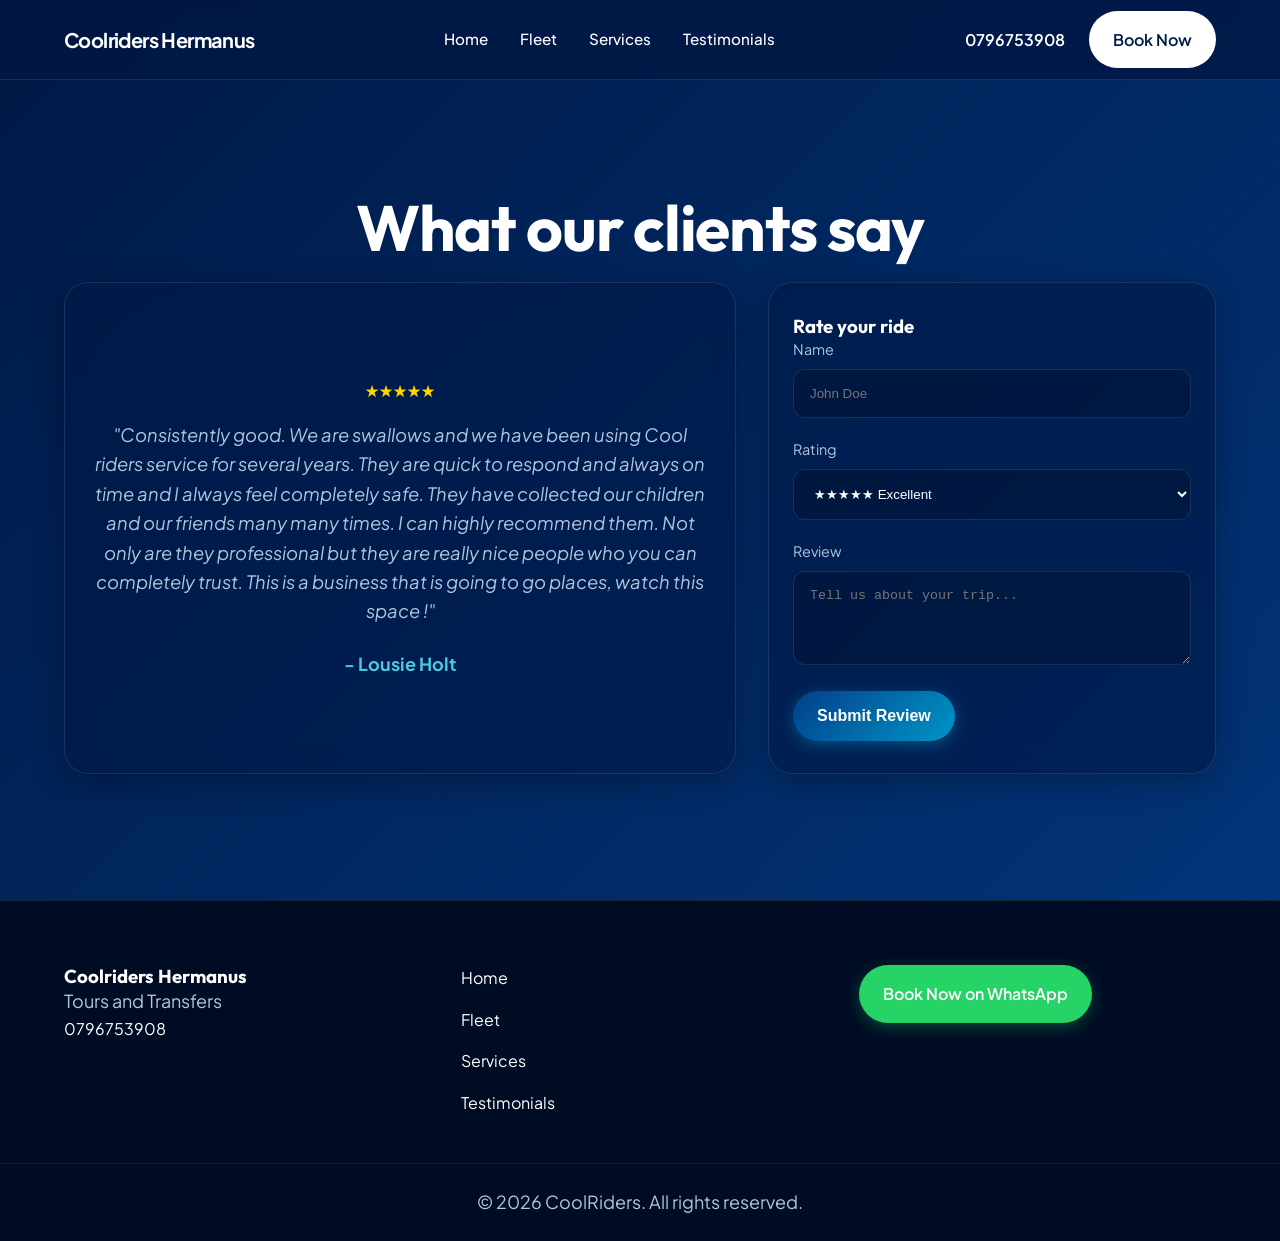
==== testimonials.html @ 776f6c6d "Add multi-page HTML structure with shared theme" ====
<!DOCTYPE html>
<html lang="en">
<head>
    <meta charset="UTF-8">
    <meta name="viewport" content="width=device-width, initial-scale=1.0">
    <title>Testimonials | Coolriders Hermanus</title>
    <link rel="preconnect" href="https://fonts.googleapis.com">
    <link rel="preconnect" href="https://fonts.gstatic.com" crossorigin>
    <link href="https://fonts.googleapis.com/css2?family=Outfit:wght@300;400;600;700&family=Plus+Jakarta+Sans:wght@400;500;700&display=swap" rel="stylesheet">
    <link rel="stylesheet" href="styles.css">
</head>
<body>
    <div class="gradient-bg"></div>

    <header class="header">
        <div class="container header-content">
            <a href="index.html" class="logo">Coolriders Hermanus</a>
            <nav class="nav-menu">
                <a href="index.html">Home</a>
                <a href="fleet.html">Fleet</a>
                <a href="services.html">Services</a>
                <a href="testimonials.html">Testimonials</a>
            </nav>
            <div class="header-actions">
                <a href="tel:0796753908" class="phone-link">0796753908</a>
                <a href="https://wa.me/27796753908" target="_blank" class="btn btn-primary nav-btn">Book Now</a>
            </div>
            <button class="mobile-toggle" id="mobileToggle" aria-label="Toggle Menu" aria-expanded="false">
                <span class="bar"></span><span class="bar"></span><span class="bar"></span>
            </button>
        </div>
    </header>

    <div class="mobile-menu" id="mobileMenu">
        <a href="index.html" class="mobile-link">Home</a>
        <a href="fleet.html" class="mobile-link">Fleet</a>
        <a href="services.html" class="mobile-link">Services</a>
        <a href="testimonials.html" class="mobile-link">Testimonials</a>
        <a href="https://wa.me/27796753908" target="_blank" class="btn btn-whatsapp mobile-btn">Book on WhatsApp</a>
    </div>

    <main>
        <section class="hero">
            <div class="container">
                <h1 class="reveal-up" style="text-align:center;">What our clients say</h1>
                <div class="testimonial-layout">
                    <div class="testimonial-wrapper glass-card reveal-left">
                        <div class="testimonial-track" id="reviewTrack"></div>
                    </div>
                    <div class="review-form glass-card reveal-right">
                        <h3>Rate your ride</h3>
                        <form id="reviewForm">
                            <div class="form-group">
                                <label for="reviewName">Name</label>
                                <input type="text" id="reviewName" required placeholder="John Doe">
                            </div>
                            <div class="form-group">
                                <label for="reviewRating">Rating</label>
                                <select id="reviewRating">
                                    <option value="5">★★★★★ Excellent</option>
                                    <option value="4">★★★★☆ Good</option>
                                    <option value="3">★★★☆☆ Average</option>
                                    <option value="2">★★☆☆☆ Poor</option>
                                    <option value="1">★☆☆☆☆ Terrible</option>
                                </select>
                            </div>
                            <div class="form-group">
                                <label for="reviewText">Review</label>
                                <textarea id="reviewText" required placeholder="Tell us about your trip..." rows="4"></textarea>
                            </div>
                            <button type="submit" class="btn btn-accent full-width">Submit Review</button>
                        </form>
                    </div>
                </div>
            </div>
        </section>
    </main>

    <footer class="footer">
        <div class="container footer-content">
            <div class="footer-brand">
                <h3>Coolriders Hermanus</h3>
                <p>Tours and Transfers</p>
                <a href="tel:0796753908" class="footer-phone">0796753908</a>
            </div>
            <div class="footer-links">
                <a href="index.html">Home</a>
                <a href="fleet.html">Fleet</a>
                <a href="services.html">Services</a>
                <a href="testimonials.html">Testimonials</a>
            </div>
            <div class="footer-cta">
                <a href="https://wa.me/27796753908" target="_blank" class="btn btn-whatsapp">Book Now on WhatsApp</a>
            </div>
        </div>
        <div class="footer-bottom">
            <p>&copy; 2026 CoolRiders. All rights reserved.</p>
        </div>
    </footer>

    <script src="script.js"></script>
</body>
</html>
---- styles.css ----
/* --- Variables & Reset --- */
:root {
    --primary-dark: #001845;
    --primary-mid: #002855;
    --primary-light: #023e8a;
    --accent: #0096c7;
    --accent-glow: #48cae4;
    --whatsapp: #25D366;
    
    --text-main: #ffffff;
    --text-muted: #b0c4de;
    
    --glass-bg: rgba(0, 24, 69, 0.6);
    --glass-border: rgba(255, 255, 255, 0.1);
    --card-shadow: 0 8px 32px 0 rgba(0, 0, 0, 0.3);

    --font-head: 'Outfit', sans-serif;
    --font-body: 'Plus Jakarta Sans', sans-serif;
    
    --container-padding: 1.5rem;
    --max-width: 1200px;
    --header-height: 80px;
}

* { margin: 0; padding: 0; box-sizing: border-box; }
html { scroll-behavior: smooth; }

body {
    font-family: var(--font-body);
    background-color: var(--primary-dark);
    color: var(--text-main);
    overflow-x: hidden;
    line-height: 1.6;
    -webkit-font-smoothing: antialiased;
}

/* --- Animated Gradient Background --- */
.gradient-bg {
    position: fixed;
    top: 0; left: 0; width: 100%; height: 100%;
    z-index: -1;
    background: linear-gradient(-45deg, #001845, #001233, #023e8a, #001845);
    background-size: 400% 400%;
    animation: gradientShift 15s ease infinite;
}

@keyframes gradientShift {
    0% { background-position: 0% 50%; }
    50% { background-position: 100% 50%; }
    100% { background-position: 0% 50%; }
}

/* --- Typography --- */
h1, h2, h3, h4 { font-family: var(--font-head); font-weight: 700; line-height: 1.2; }
h1 { font-size: clamp(2rem, 5vw, 4rem); letter-spacing: -0.02em; margin-bottom: 1rem; }
h2 { font-size: clamp(1.8rem, 4vw, 2.5rem); margin-bottom: 1rem; color: var(--accent-glow); }
p { font-size: clamp(0.95rem, 1.5vw, 1.125rem); color: var(--text-muted); }
a { text-decoration: none; color: inherit; transition: 0.3s ease; }

/* --- Components --- */
.container {
    max-width: var(--max-width);
    margin: 0 auto;
    padding: 0 var(--container-padding);
}

.btn {
    display: inline-flex;
    align-items: center;
    justify-content: center;
    padding: 1rem 1.5rem;
    border-radius: 50px;
    font-weight: 600;
    font-size: 1rem;
    cursor: pointer;
    border: none;
    transition: transform 0.2s, box-shadow 0.2s;
    text-align: center;
}

.btn:active { transform: scale(0.98); }

.btn-primary { background: white; color: var(--primary-dark); }
.btn-primary:hover { background: var(--accent-glow); }

.btn-accent {
    background: linear-gradient(135deg, var(--primary-light), var(--accent));
    color: white;
    box-shadow: 0 4px 15px rgba(0, 150, 199, 0.4);
}

.btn-whatsapp {
    background: var(--whatsapp);
    color: white;
    box-shadow: 0 4px 15px rgba(37, 211, 102, 0.3);
}

.glass-card {
    background: var(--glass-bg);
    backdrop-filter: blur(12px);
    -webkit-backdrop-filter: blur(12px);
    border: 1px solid var(--glass-border);
    border-radius: 24px;
    box-shadow: var(--card-shadow);
}

/* --- Animations --- */
.pulse-anim { animation: pulse 2s infinite; }
@keyframes pulse {
    0% { box-shadow: 0 0 0 0 rgba(0, 150, 199, 0.7); }
    70% { box-shadow: 0 0 0 10px rgba(0, 150, 199, 0); }
    100% { box-shadow: 0 0 0 0 rgba(0, 150, 199, 0); }
}

.shine-anim { position: relative; overflow: hidden; }
.shine-anim::after {
    content: '';
    position: absolute; top: 0; left: -100%; width: 100%; height: 100%;
    background: linear-gradient(90deg, transparent, rgba(255,255,255,0.4), transparent);
    animation: shine 3s infinite;
}
@keyframes shine { 100% { left: 100%; } }

/* FIXED REVEAL CLASSES */
.reveal-up, .reveal-left, .reveal-right {
    opacity: 0;
    transition: all 0.8s ease-out;
}
.reveal-up { transform: translateY(30px); }
.reveal-left { transform: translateX(-30px); }
.reveal-right { transform: translateX(30px); }

.reveal-up.active, .reveal-left.active, .reveal-right.active { 
    opacity: 1; 
    transform: translate(0, 0); 
}

/* --- Header --- */
.header {
    position: fixed; top: 0; left: 0; width: 100%; z-index: 1000;
    height: var(--header-height);
    background: rgba(0, 24, 69, 0.85);
    backdrop-filter: blur(10px);
    -webkit-backdrop-filter: blur(10px);
    border-bottom: 1px solid var(--glass-border);
}
.header-content {
    display: flex; justify-content: space-between; align-items: center; height: 100%;
}
.logo { font-size: 1.25rem; font-weight: 700; color: white; letter-spacing: -0.03em; }
.nav-menu { display: none; gap: 2rem; }
.nav-menu a { font-weight: 500; font-size: 0.95rem; }
.nav-menu a:hover { color: var(--accent-glow); }
.header-actions { display: none; align-items: center; gap: 1.5rem; }
.phone-link { font-weight: 600; }

.mobile-toggle {
    background: none; border: none; cursor: pointer; display: flex; flex-direction: column; gap: 5px;
    z-index: 1001; padding: 5px;
}
.mobile-toggle .bar {
    width: 24px; height: 2px; background: white; transition: all 0.3s ease; transform-origin: left;
}
.mobile-toggle.active .bar:nth-child(1) { transform: rotate(45deg); }
.mobile-toggle.active .bar:nth-child(2) { opacity: 0; }
.mobile-toggle.active .bar:nth-child(3) { transform: rotate(-45deg); }

/* --- Mobile Menu --- */
.mobile-menu {
    position: fixed; top: var(--header-height); left: 0; width: 100%; height: calc(100vh - var(--header-height));
    background: rgba(0, 24, 69, 0.98); backdrop-filter: blur(10px); -webkit-backdrop-filter: blur(10px);
    display: flex; flex-direction: column; align-items: center; justify-content: center;
    gap: 2rem; z-index: 999;
    opacity: 0; visibility: hidden; transform: translateY(-10px);
    transition: all 0.4s cubic-bezier(0.4, 0, 0.2, 1);
}
.mobile-menu.active {
    opacity: 1; visibility: visible; transform: translateY(0);
}
.mobile-link { font-size: 1.5rem; font-weight: 700; }
.mobile-btn { padding: 1rem 2rem; width: 80%; max-width: 300px; margin-top: 1rem; }

/* --- Hero --- */
.hero {
    min-height: 100vh;
    display: flex; align-items: center;
    padding: calc(var(--header-height) + 2rem) 0 3rem;
    position: relative;
}
.hero-grid {
    display: grid; grid-template-columns: 1fr; gap: 3rem; align-items: center;
    width: 100%;
}
.badge {
    display: inline-block; padding: 0.5rem 1rem;
    background: rgba(72, 202, 228, 0.15); color: var(--accent-glow);
    border-radius: 50px; font-size: 0.875rem; font-weight: 600; margin-bottom: 1.25rem;
}
.btn-group { display: flex; flex-direction: column; gap: 1rem; margin-top: 2rem; width: 100%; }
.btn-group .btn { width: 100%; }

/* --- Fleet Carousel Widget --- */
.fleet-widget {
    padding: 1.25rem;
    width: 100%;
    overflow: hidden;
}
.widget-header {
    display: flex; justify-content: space-between; align-items: center; margin-bottom: 1rem;
}
.status-indicator {
    font-size: 0.75rem; color: var(--accent-glow); display: flex; align-items: center; gap: 5px;
}
.status-indicator::before {
    content: ''; width: 6px; height: 6px; background: var(--accent-glow); border-radius: 50%;
}

.fleet-carousel-container {
    width: 100%; aspect-ratio: 16/10; overflow: hidden; border-radius: 16px; position: relative;
    background: #000c24;
}
.fleet-track {
    display: flex; height: 100%; transition: transform 0.5s cubic-bezier(0.25, 1, 0.5, 1);
}

.fleet-slide {
    min-width: 100%; height: 100%; position: relative; display: flex; align-items: center; justify-content: center;
}
.fleet-slide img {
    width: 100%; height: 100%; object-fit: cover;
}

.fleet-controls { margin-top: 1.5rem; display: flex; justify-content: space-between; align-items: center; gap: 1rem; }
.fleet-info h4 { font-size: 1.15rem; margin-bottom: 0.25rem; }
.fleet-features { display: flex; flex-wrap: wrap; gap: 0.75rem; margin-top: 0.5rem; }
.feature-item { display: flex; align-items: center; gap: 5px; font-size: 0.8rem; color: var(--text-muted); }

.nav-arrows { display: flex; gap: 0.5rem; }
.nav-arrows button {
    background: rgba(255,255,255,0.1); border: none; color: white;
    width: 40px; height: 40px; border-radius: 50%; cursor: pointer;
    display: flex; align-items: center; justify-content: center;
}
.nav-arrows button:hover { background: var(--accent); }

/* --- Trusted By --- */
.trusted-by { padding: 4rem 0 2rem 0; overflow: hidden; }
.section-label { text-align: center; text-transform: uppercase; letter-spacing: 0.1em; font-size: 1rem; margin-bottom: 1.5rem; color: #ffffff; font-weight: 600; }
.marquee-wrapper { width: 100%; overflow: hidden; white-space: nowrap; position: relative; }
.marquee-content { display: inline-block; animation: scroll 20s linear infinite; }
.marquee-content span { font-size: 1rem; font-weight: 600; color: var(--text-muted); margin: 0 0.5rem; }
.dot { color: var(--accent) !important; font-size: 1.5rem !important; }
@keyframes scroll { 0% { transform: translateX(0); } 100% { transform: translateX(-50%); } }

/* --- Hotel Image Slider --- */
.hotel-image-slider { padding: 0 0 4rem 0; width: 100%; overflow: hidden; border-bottom: 1px solid var(--glass-border); }
.hotel-slider-wrapper { max-width: 900px; margin: 0 auto; border-radius: 24px; overflow: hidden; border: 1px solid var(--glass-border); background: var(--glass-bg); }
.hotel-slider-track { display: flex; transition: transform 0.6s cubic-bezier(0.25, 1, 0.5, 1); }
.hotel-slide { min-width: 100%; height: 400px; }
.hotel-slide img { width: 100%; height: 100%; object-fit: cover; }

/* --- Services --- */
.section-padding { padding: 4rem 0; }
.section-title { text-align: center; margin-bottom: 2.5rem; }
.services-grid { display: grid; grid-template-columns: 1fr; gap: 1.5rem; }
.service-card { padding: 2rem 1.5rem; transition: transform 0.3s; text-align: center; }
.icon-box { width: 60px; height: 60px; background: rgba(0, 150, 199, 0.2); border-radius: 50%; display: flex; align-items: center; justify-content: center; margin: 0 auto 1.25rem; color: var(--accent-glow); }

/* --- Testimonials --- */
.testimonial-layout { display: grid; grid-template-columns: 1fr; gap: 2rem; }
.testimonial-wrapper { padding: 2rem 1.5rem; min-height: 250px; display: flex; align-items: center; justify-content: center; }
.review-card { animation: fade 0.5s; text-align: center; width: 100%; }
.stars { color: #ffd700; margin-bottom: 1rem; }
.review-text { font-size: 1.15rem; font-style: italic; margin-bottom: 1.5rem; }
.review-author { font-weight: 700; color: var(--accent-glow); }

.review-form { padding: 2rem 1.5rem; }
.form-group { margin-bottom: 1.25rem; }
.form-group label { display: block; margin-bottom: 0.5rem; font-size: 0.9rem; color: var(--text-muted); }
.form-group input, .form-group select, .form-group textarea { width: 100%; padding: 1rem; border-radius: 12px; background: rgba(0,0,0,0.2); border: 1px solid var(--glass-border); color: white; }

/* --- Footer --- */
.footer { background: #000c24; padding-top: 4rem; border-top: 1px solid var(--glass-border); }
.footer-content { display: grid; grid-template-columns: 1fr; gap: 2.5rem; padding-bottom: 3rem; }
.footer-links { display: flex; flex-direction: column; gap: 1rem; }
.footer-bottom { text-align: center; padding: 1.5rem; border-top: 1px solid rgba(255,255,255,0.05); font-size: 0.875rem; color: var(--text-muted); }

@media (max-width: 768px) {
    .hotel-slide { height: 250px; }
}

@media (min-width: 768px) {
    .nav-menu, .header-actions { display: flex; }
    .mobile-toggle { display: none; }
    .hero-grid { grid-template-columns: 1fr 1fr; }
    .btn-group { flex-direction: row; }
    .services-grid { grid-template-columns: repeat(auto-fit, minmax(250px, 1fr)); }
    .testimonial-layout { grid-template-columns: 1.5fr 1fr; }
    .footer-content { grid-template-columns: 1fr 1fr 1fr; }
}

@keyframes fade { from { opacity: 0; } to { opacity: 1; } }
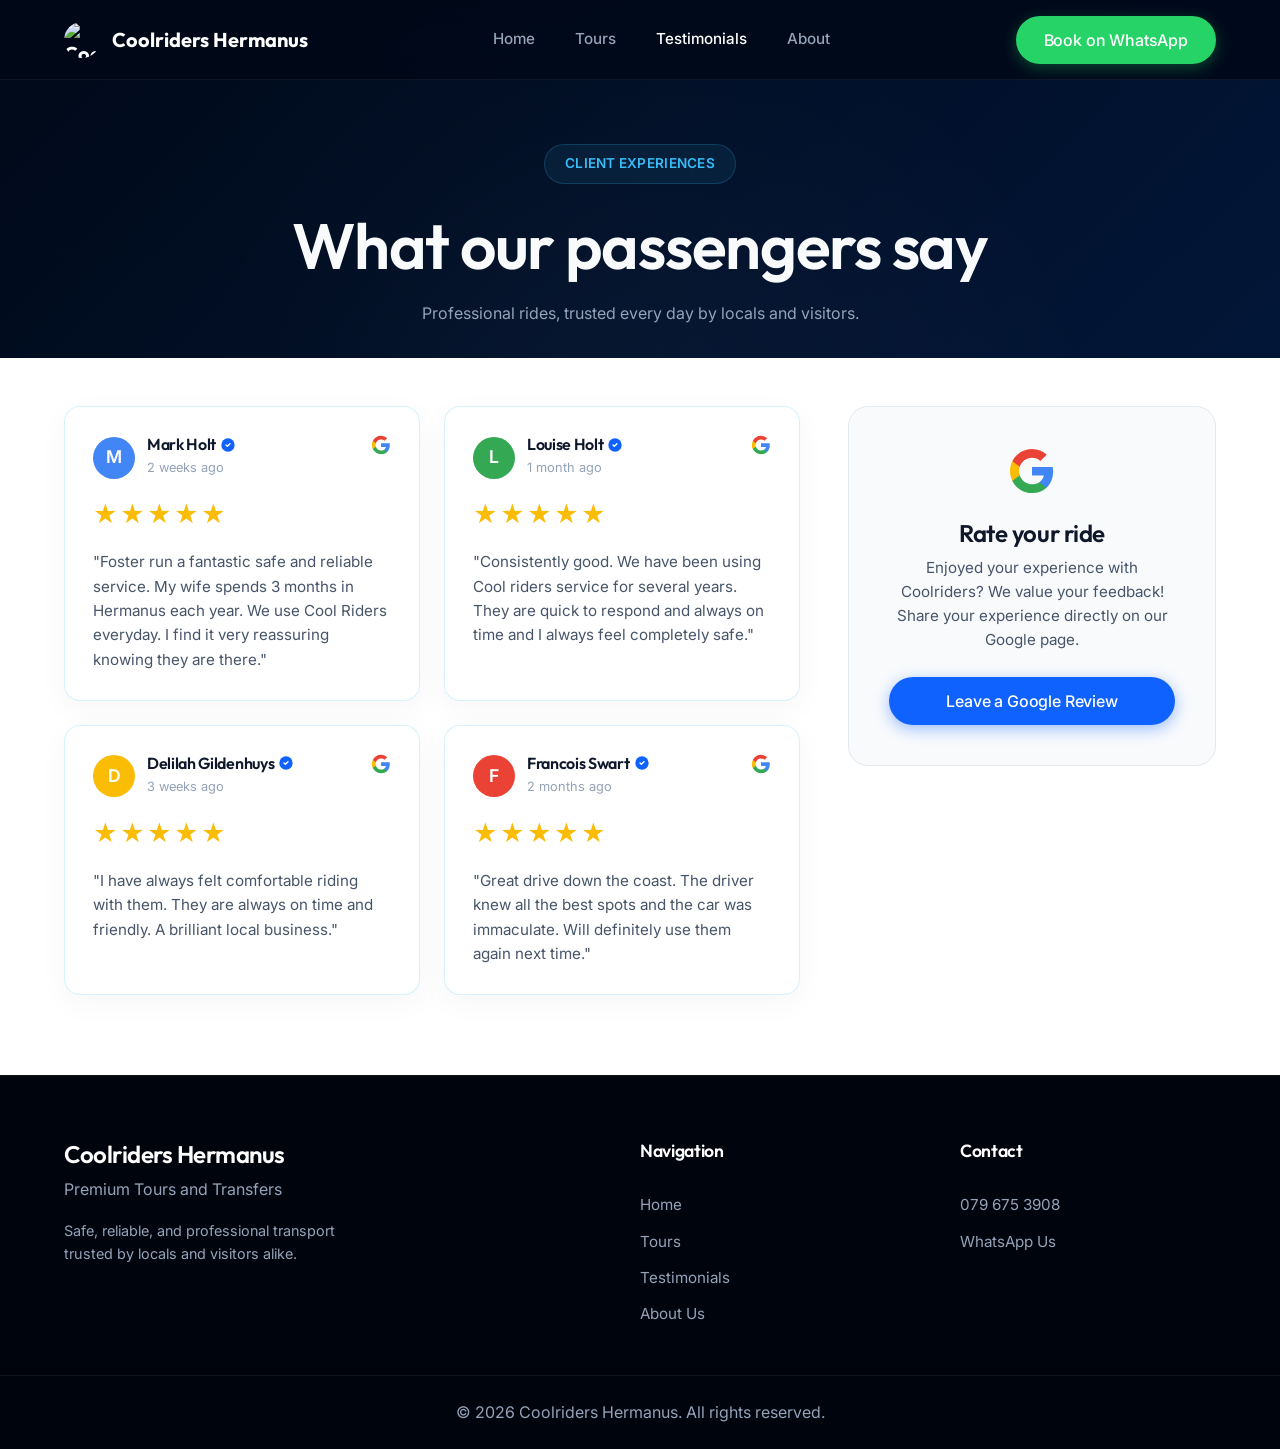
==== commit 44ef86ef: "Add files via upload" ====
--- a/testimonials.html
+++ b/testimonials.html
@@ -1,103 +1,187 @@
-<!DOCTYPE html>
-<html lang="en">
-<head>
-    <meta charset="UTF-8">
-    <meta name="viewport" content="width=device-width, initial-scale=1.0">
-    <title>Testimonials | Coolriders Hermanus</title>
-    <link rel="preconnect" href="https://fonts.googleapis.com">
-    <link rel="preconnect" href="https://fonts.gstatic.com" crossorigin>
-    <link href="https://fonts.googleapis.com/css2?family=Outfit:wght@300;400;600;700&family=Plus+Jakarta+Sans:wght@400;500;700&display=swap" rel="stylesheet">
-    <link rel="stylesheet" href="styles.css">
-</head>
-<body>
-    <div class="gradient-bg"></div>
-
-    <header class="header">
-        <div class="container header-content">
-            <a href="index.html" class="logo">Coolriders Hermanus</a>
-            <nav class="nav-menu">
-                <a href="index.html">Home</a>
-                <a href="fleet.html">Fleet</a>
-                <a href="services.html">Services</a>
-                <a href="testimonials.html">Testimonials</a>
-            </nav>
-            <div class="header-actions">
-                <a href="tel:0796753908" class="phone-link">0796753908</a>
-                <a href="https://wa.me/27796753908" target="_blank" class="btn btn-primary nav-btn">Book Now</a>
-            </div>
-            <button class="mobile-toggle" id="mobileToggle" aria-label="Toggle Menu" aria-expanded="false">
-                <span class="bar"></span><span class="bar"></span><span class="bar"></span>
-            </button>
-        </div>
-    </header>
-
-    <div class="mobile-menu" id="mobileMenu">
-        <a href="index.html" class="mobile-link">Home</a>
-        <a href="fleet.html" class="mobile-link">Fleet</a>
-        <a href="services.html" class="mobile-link">Services</a>
-        <a href="testimonials.html" class="mobile-link">Testimonials</a>
-        <a href="https://wa.me/27796753908" target="_blank" class="btn btn-whatsapp mobile-btn">Book on WhatsApp</a>
-    </div>
-
-    <main>
-        <section class="hero">
-            <div class="container">
-                <h1 class="reveal-up" style="text-align:center;">What our clients say</h1>
-                <div class="testimonial-layout">
-                    <div class="testimonial-wrapper glass-card reveal-left">
-                        <div class="testimonial-track" id="reviewTrack"></div>
-                    </div>
-                    <div class="review-form glass-card reveal-right">
-                        <h3>Rate your ride</h3>
-                        <form id="reviewForm">
-                            <div class="form-group">
-                                <label for="reviewName">Name</label>
-                                <input type="text" id="reviewName" required placeholder="John Doe">
-                            </div>
-                            <div class="form-group">
-                                <label for="reviewRating">Rating</label>
-                                <select id="reviewRating">
-                                    <option value="5">★★★★★ Excellent</option>
-                                    <option value="4">★★★★☆ Good</option>
-                                    <option value="3">★★★☆☆ Average</option>
-                                    <option value="2">★★☆☆☆ Poor</option>
-                                    <option value="1">★☆☆☆☆ Terrible</option>
-                                </select>
-                            </div>
-                            <div class="form-group">
-                                <label for="reviewText">Review</label>
-                                <textarea id="reviewText" required placeholder="Tell us about your trip..." rows="4"></textarea>
-                            </div>
-                            <button type="submit" class="btn btn-accent full-width">Submit Review</button>
-                        </form>
-                    </div>
-                </div>
-            </div>
-        </section>
-    </main>
-
-    <footer class="footer">
-        <div class="container footer-content">
-            <div class="footer-brand">
-                <h3>Coolriders Hermanus</h3>
-                <p>Tours and Transfers</p>
-                <a href="tel:0796753908" class="footer-phone">0796753908</a>
-            </div>
-            <div class="footer-links">
-                <a href="index.html">Home</a>
-                <a href="fleet.html">Fleet</a>
-                <a href="services.html">Services</a>
-                <a href="testimonials.html">Testimonials</a>
-            </div>
-            <div class="footer-cta">
-                <a href="https://wa.me/27796753908" target="_blank" class="btn btn-whatsapp">Book Now on WhatsApp</a>
-            </div>
-        </div>
-        <div class="footer-bottom">
-            <p>&copy; 2026 CoolRiders. All rights reserved.</p>
-        </div>
-    </footer>
-
-    <script src="script.js"></script>
-</body>
-</html>
+<!DOCTYPE html>
+<html lang="en">
+<head>
+    <meta charset="UTF-8">
+    <meta name="viewport" content="width=device-width, initial-scale=1.0">
+    <title>Coolriders | Testimonials & Reviews</title>
+    <link rel="preconnect" href="https://fonts.googleapis.com">
+    <link rel="preconnect" href="https://fonts.gstatic.com" crossorigin>
+    <link href="https://fonts.googleapis.com/css2?family=Inter:wght@300;400;500;600&family=Outfit:wght@300;400;500;600;700&display=swap" rel="stylesheet">
+    <link rel="stylesheet" href="styles.css">
+</head>
+<body>
+    <div class="gradient-bg"></div>
+
+    <header class="header">
+        <div class="container header-content">
+            <a href="index.html" class="logo">
+                <img src="images/logo.png" alt="Coolriders Logo" class="logo-img">
+                Coolriders Hermanus
+            </a>
+            <nav class="nav-menu">
+                <a href="index.html">Home</a>
+                <a href="tours.html">Tours</a>
+                <a href="testimonials.html" class="active">Testimonials</a>
+                <a href="about.html">About</a>
+            </nav>
+            <div class="header-actions">
+                <a href="https://wa.me/27796753908" target="_blank" class="btn btn-whatsapp nav-btn">Book on WhatsApp</a>
+            </div>
+            <button class="mobile-toggle" id="mobileToggle" aria-label="Toggle Menu" aria-expanded="false">
+                <span class="bar"></span><span class="bar"></span><span class="bar"></span>
+            </button>
+        </div>
+    </header>
+
+    <div class="mobile-menu" id="mobileMenu">
+        <a href="index.html" class="mobile-link">Home</a>
+        <a href="tours.html" class="mobile-link">Tours</a>
+        <a href="testimonials.html" class="mobile-link">Testimonials</a>
+        <a href="about.html" class="mobile-link">About</a>
+        <a href="https://wa.me/27796753908" target="_blank" class="btn btn-whatsapp mobile-btn">Book on WhatsApp</a>
+        <a href="tel:0796753908" class="btn btn-primary mobile-btn">Call: 079 675 3908</a>
+    </div>
+
+    <main>
+        <section class="page-hero">
+            <div class="container">
+                <div class="page-hero-content reveal-up">
+                    <div class="badge">Client Experiences</div>
+                    <h1>What our passengers say</h1>
+                    <p>Professional rides, trusted every day by locals and visitors.</p>
+                </div>
+            </div>
+        </section>
+
+        <section class="white-section section-padding" style="padding-top: 3rem; min-height: 60vh;">
+            <div class="container">
+                <div class="testimonials-page-layout">
+                    
+                    <div class="reviews-grid reveal-up">
+                        <div class="review-card-modern premium-glow page-grid-card">
+                            <div class="card-header">
+                                <div class="reviewer-info">
+                                    <div class="avatar">M</div>
+                                    <div class="details">
+                                        <h5 class="name">
+                                            Mark Holt
+                                            <svg class="verified-badge" width="16" height="16" viewBox="0 0 24 24" fill="#0f62fe" stroke="none"><circle cx="12" cy="12" r="10" fill="#0f62fe"/><path d="M9 12l2 2 4-4" stroke="#ffffff" stroke-width="2" fill="none" stroke-linecap="round" stroke-linejoin="round"/></svg>
+                                        </h5>
+                                        <span class="time">2 weeks ago</span>
+                                    </div>
+                                </div>
+                                <div class="google-icon">
+                                    <svg width="20" height="20" viewBox="0 0 24 24" fill="none"><path d="M22.56 12.25c0-.78-.07-1.53-.2-2.25H12v4.26h5.92c-.26 1.37-1.04 2.53-2.21 3.31v2.77h3.57c2.08-1.92 3.28-4.74 3.28-8.09z" fill="#4285F4"/><path d="M12 23c2.97 0 5.46-.98 7.28-2.66l-3.57-2.77c-.98.66-2.23 1.06-3.71 1.06-2.86 0-5.29-1.93-6.16-4.53H2.18v2.84C3.99 20.53 7.7 23 12 23z" fill="#34A853"/><path d="M5.84 14.09c-.22-.66-.35-1.36-.35-2.09s.13-1.43.35-2.09V7.07H2.18C1.43 8.55 1 10.22 1 12s.43 3.45 1.18 4.93l2.85-2.22.81-.62z" fill="#FBBC05"/><path d="M12 5.38c1.62 0 3.06.56 4.21 1.64l3.15-3.15C17.45 2.09 14.97 1 12 1 7.7 1 3.99 3.47 2.18 7.07l3.66 2.84c.87-2.6 3.3-4.53 6.16-4.53z" fill="#EA4335"/></svg>
+                                </div>
+                            </div>
+                            <div class="stars-solid">★★★★★</div>
+                            <p class="review-text">"Foster run a fantastic safe and reliable service. My wife spends 3 months in Hermanus each year. We use Cool Riders everyday. I find it very reassuring knowing they are there."</p>
+                        </div>
+
+                        <div class="review-card-modern premium-glow page-grid-card">
+                            <div class="card-header">
+                                <div class="reviewer-info">
+                                    <div class="avatar" style="background:#34A853;">L</div>
+                                    <div class="details">
+                                        <h5 class="name">
+                                            Louise Holt
+                                            <svg class="verified-badge" width="16" height="16" viewBox="0 0 24 24" fill="#0f62fe" stroke="none"><circle cx="12" cy="12" r="10" fill="#0f62fe"/><path d="M9 12l2 2 4-4" stroke="#ffffff" stroke-width="2" fill="none" stroke-linecap="round" stroke-linejoin="round"/></svg>
+                                        </h5>
+                                        <span class="time">1 month ago</span>
+                                    </div>
+                                </div>
+                                <div class="google-icon">
+                                    <svg width="20" height="20" viewBox="0 0 24 24" fill="none"><path d="M22.56 12.25c0-.78-.07-1.53-.2-2.25H12v4.26h5.92c-.26 1.37-1.04 2.53-2.21 3.31v2.77h3.57c2.08-1.92 3.28-4.74 3.28-8.09z" fill="#4285F4"/><path d="M12 23c2.97 0 5.46-.98 7.28-2.66l-3.57-2.77c-.98.66-2.23 1.06-3.71 1.06-2.86 0-5.29-1.93-6.16-4.53H2.18v2.84C3.99 20.53 7.7 23 12 23z" fill="#34A853"/><path d="M5.84 14.09c-.22-.66-.35-1.36-.35-2.09s.13-1.43.35-2.09V7.07H2.18C1.43 8.55 1 10.22 1 12s.43 3.45 1.18 4.93l2.85-2.22.81-.62z" fill="#FBBC05"/><path d="M12 5.38c1.62 0 3.06.56 4.21 1.64l3.15-3.15C17.45 2.09 14.97 1 12 1 7.7 1 3.99 3.47 2.18 7.07l3.66 2.84c.87-2.6 3.3-4.53 6.16-4.53z" fill="#EA4335"/></svg>
+                                </div>
+                            </div>
+                            <div class="stars-solid">★★★★★</div>
+                            <p class="review-text">"Consistently good. We have been using Cool riders service for several years. They are quick to respond and always on time and I always feel completely safe."</p>
+                        </div>
+
+                        <div class="review-card-modern premium-glow page-grid-card">
+                            <div class="card-header">
+                                <div class="reviewer-info">
+                                    <div class="avatar" style="background:#FBBC05;">D</div>
+                                    <div class="details">
+                                        <h5 class="name">
+                                            Delilah Gildenhuys
+                                            <svg class="verified-badge" width="16" height="16" viewBox="0 0 24 24" fill="#0f62fe" stroke="none"><circle cx="12" cy="12" r="10" fill="#0f62fe"/><path d="M9 12l2 2 4-4" stroke="#ffffff" stroke-width="2" fill="none" stroke-linecap="round" stroke-linejoin="round"/></svg>
+                                        </h5>
+                                        <span class="time">3 weeks ago</span>
+                                    </div>
+                                </div>
+                                <div class="google-icon">
+                                    <svg width="20" height="20" viewBox="0 0 24 24" fill="none"><path d="M22.56 12.25c0-.78-.07-1.53-.2-2.25H12v4.26h5.92c-.26 1.37-1.04 2.53-2.21 3.31v2.77h3.57c2.08-1.92 3.28-4.74 3.28-8.09z" fill="#4285F4"/><path d="M12 23c2.97 0 5.46-.98 7.28-2.66l-3.57-2.77c-.98.66-2.23 1.06-3.71 1.06-2.86 0-5.29-1.93-6.16-4.53H2.18v2.84C3.99 20.53 7.7 23 12 23z" fill="#34A853"/><path d="M5.84 14.09c-.22-.66-.35-1.36-.35-2.09s.13-1.43.35-2.09V7.07H2.18C1.43 8.55 1 10.22 1 12s.43 3.45 1.18 4.93l2.85-2.22.81-.62z" fill="#FBBC05"/><path d="M12 5.38c1.62 0 3.06.56 4.21 1.64l3.15-3.15C17.45 2.09 14.97 1 12 1 7.7 1 3.99 3.47 2.18 7.07l3.66 2.84c.87-2.6 3.3-4.53 6.16-4.53z" fill="#EA4335"/></svg>
+                                </div>
+                            </div>
+                            <div class="stars-solid">★★★★★</div>
+                            <p class="review-text">"I have always felt comfortable riding with them. They are always on time and friendly. A brilliant local business."</p>
+                        </div>
+
+                         <div class="review-card-modern premium-glow page-grid-card">
+                            <div class="card-header">
+                                <div class="reviewer-info">
+                                    <div class="avatar" style="background:#EA4335;">F</div>
+                                    <div class="details">
+                                        <h5 class="name">
+                                            Francois Swart
+                                            <svg class="verified-badge" width="16" height="16" viewBox="0 0 24 24" fill="#0f62fe" stroke="none"><circle cx="12" cy="12" r="10" fill="#0f62fe"/><path d="M9 12l2 2 4-4" stroke="#ffffff" stroke-width="2" fill="none" stroke-linecap="round" stroke-linejoin="round"/></svg>
+                                        </h5>
+                                        <span class="time">2 months ago</span>
+                                    </div>
+                                </div>
+                                <div class="google-icon">
+                                    <svg width="20" height="20" viewBox="0 0 24 24" fill="none"><path d="M22.56 12.25c0-.78-.07-1.53-.2-2.25H12v4.26h5.92c-.26 1.37-1.04 2.53-2.21 3.31v2.77h3.57c2.08-1.92 3.28-4.74 3.28-8.09z" fill="#4285F4"/><path d="M12 23c2.97 0 5.46-.98 7.28-2.66l-3.57-2.77c-.98.66-2.23 1.06-3.71 1.06-2.86 0-5.29-1.93-6.16-4.53H2.18v2.84C3.99 20.53 7.7 23 12 23z" fill="#34A853"/><path d="M5.84 14.09c-.22-.66-.35-1.36-.35-2.09s.13-1.43.35-2.09V7.07H2.18C1.43 8.55 1 10.22 1 12s.43 3.45 1.18 4.93l2.85-2.22.81-.62z" fill="#FBBC05"/><path d="M12 5.38c1.62 0 3.06.56 4.21 1.64l3.15-3.15C17.45 2.09 14.97 1 12 1 7.7 1 3.99 3.47 2.18 7.07l3.66 2.84c.87-2.6 3.3-4.53 6.16-4.53z" fill="#EA4335"/></svg>
+                                </div>
+                            </div>
+                            <div class="stars-solid">★★★★★</div>
+                            <p class="review-text">"Great drive down the coast. The driver knew all the best spots and the car was immaculate. Will definitely use them again next time."</p>
+                        </div>
+                    </div>
+
+                    <div class="cta-sidebar reveal-right">
+                        <div class="google-cta-card">
+                            <svg width="48" height="48" viewBox="0 0 24 24" fill="none" style="margin-bottom: 1rem;">
+                                <path d="M22.56 12.25c0-.78-.07-1.53-.2-2.25H12v4.26h5.92c-.26 1.37-1.04 2.53-2.21 3.31v2.77h3.57c2.08-1.92 3.28-4.74 3.28-8.09z" fill="#4285F4"/>
+                                <path d="M12 23c2.97 0 5.46-.98 7.28-2.66l-3.57-2.77c-.98.66-2.23 1.06-3.71 1.06-2.86 0-5.29-1.93-6.16-4.53H2.18v2.84C3.99 20.53 7.7 23 12 23z" fill="#34A853"/>
+                                <path d="M5.84 14.09c-.22-.66-.35-1.36-.35-2.09s.13-1.43.35-2.09V7.07H2.18C1.43 8.55 1 10.22 1 12s.43 3.45 1.18 4.93l2.85-2.22.81-.62z" fill="#FBBC05"/>
+                                <path d="M12 5.38c1.62 0 3.06.56 4.21 1.64l3.15-3.15C17.45 2.09 14.97 1 12 1 7.7 1 3.99 3.47 2.18 7.07l3.66 2.84c.87-2.6 3.3-4.53 6.16-4.53z" fill="#EA4335"/>
+                            </svg>
+                            <h3 class="dark-heading" style="font-size:1.5rem; margin-bottom: 0.5rem;">Rate your ride</h3>
+                            <p style="color: var(--text-dark-muted); margin-bottom: 1.5rem; font-size: 0.95rem;">Enjoyed your experience with Coolriders? We value your feedback! Share your experience directly on our Google page.</p>
+                            <a href="https://g.page/r/CTuG_eiXypT7EAE/review" target="_blank" class="btn btn-primary-solid" style="width: 100%;">Leave a Google Review</a>
+                        </div>
+                    </div>
+
+                </div>
+            </div>
+        </section>
+    </main>
+
+    <footer class="footer">
+        <div class="container footer-content">
+            <div class="footer-brand">
+                <h3>Coolriders Hermanus</h3>
+                <p>Premium Tours and Transfers</p>
+                <p class="trust-statement">Safe, reliable, and professional transport trusted by locals and visitors alike.</p>
+            </div>
+            <div class="footer-links">
+                <h4>Navigation</h4>
+                <a href="index.html">Home</a>
+                <a href="tours.html">Tours</a>
+                <a href="testimonials.html">Testimonials</a>
+                <a href="about.html">About Us</a>
+            </div>
+            <div class="footer-contact">
+                <h4>Contact</h4>
+                <a href="tel:0796753908" class="footer-phone">079 675 3908</a>
+                <a href="https://wa.me/27796753908" target="_blank" class="footer-wa">WhatsApp Us</a>
+            </div>
+        </div>
+        <div class="footer-bottom">
+            <p>&copy; 2026 Coolriders Hermanus. All rights reserved.</p>
+        </div>
+    </footer>
+    <script src="script.js"></script>
+</body>
+</html>
--- a/styles.css
+++ b/styles.css
@@ -1,22 +1,34 @@
-/* --- Variables & Reset --- */
+/* --- styles.css --- */
 :root {
-    --primary-dark: #001845;
-    --primary-mid: #002855;
-    --primary-light: #023e8a;
-    --accent: #0096c7;
-    --accent-glow: #48cae4;
+    /* Premium Blue Palette */
+    --primary-dark: #000918; 
+    --primary-mid: #021a42;
+    --primary-light: #05337a;
+    --accent: #0f62fe;
+    --accent-glow: #38bdf8;
+    
+    /* Utility Colors */
     --whatsapp: #25D366;
-    
-    --text-main: #ffffff;
-    --text-muted: #b0c4de;
-    
-    --glass-bg: rgba(0, 24, 69, 0.6);
-    --glass-border: rgba(255, 255, 255, 0.1);
-    --card-shadow: 0 8px 32px 0 rgba(0, 0, 0, 0.3);
-
+    --white: #ffffff;
+    --bg-light: #f8fafc;
+    --border-light: #e2e8f0;
+    
+    /* Text Colors */
+    --text-main: #f8fafc;
+    --text-muted: #94a3b8;
+    --text-dark: #0f172a;
+    --text-dark-muted: #475569;
+    
+    /* Glass & Shadows */
+    --glass-bg: rgba(5, 26, 66, 0.45);
+    --glass-border: rgba(255, 255, 255, 0.06);
+    --card-shadow: 0 12px 40px -10px rgba(0, 0, 0, 0.6);
+    --light-shadow: 0 8px 30px rgba(0, 0, 0, 0.04);
+    --premium-glow: 0 4px 25px rgba(56, 189, 248, 0.15), 0 0 0 1px rgba(56, 189, 248, 0.1);
+
+    /* Layout */
     --font-head: 'Outfit', sans-serif;
-    --font-body: 'Plus Jakarta Sans', sans-serif;
-    
+    --font-body: 'Inter', sans-serif;
     --container-padding: 1.5rem;
     --max-width: 1200px;
     --header-height: 80px;
@@ -34,269 +46,423 @@
     -webkit-font-smoothing: antialiased;
 }
 
-/* --- Animated Gradient Background --- */
+/* --- Backgrounds --- */
 .gradient-bg {
     position: fixed;
     top: 0; left: 0; width: 100%; height: 100%;
     z-index: -1;
-    background: linear-gradient(-45deg, #001845, #001233, #023e8a, #001845);
-    background-size: 400% 400%;
-    animation: gradientShift 15s ease infinite;
-}
-
-@keyframes gradientShift {
+    background: linear-gradient(135deg, var(--primary-dark) 0%, var(--primary-mid) 50%, var(--primary-light) 100%);
+    background-size: 200% 200%;
+    animation: subtleWave 15s ease-in-out infinite;
+}
+
+.gradient-bg::after {
+    content: ''; position: absolute; top: 0; left: 0; width: 100%; height: 100%;
+    background: radial-gradient(circle at 50% 50%, rgba(255, 255, 255, 0.03) 0%, transparent 60%);
+    animation: pulseGlow 10s ease-in-out infinite alternate;
+    pointer-events: none;
+}
+
+@keyframes subtleWave {
     0% { background-position: 0% 50%; }
     50% { background-position: 100% 50%; }
     100% { background-position: 0% 50%; }
 }
 
+@keyframes pulseGlow {
+    0% { transform: scale(1); opacity: 0.3; }
+    100% { transform: scale(1.2); opacity: 0.8; }
+}
+
+.white-section {
+    background-color: var(--white);
+    color: var(--text-dark);
+    position: relative;
+    z-index: 1;
+}
+.white-section p { color: var(--text-dark-muted); }
+
 /* --- Typography --- */
-h1, h2, h3, h4 { font-family: var(--font-head); font-weight: 700; line-height: 1.2; }
-h1 { font-size: clamp(2rem, 5vw, 4rem); letter-spacing: -0.02em; margin-bottom: 1rem; }
-h2 { font-size: clamp(1.8rem, 4vw, 2.5rem); margin-bottom: 1rem; color: var(--accent-glow); }
-p { font-size: clamp(0.95rem, 1.5vw, 1.125rem); color: var(--text-muted); }
-a { text-decoration: none; color: inherit; transition: 0.3s ease; }
-
-/* --- Components --- */
+h1, h2, h3, h4, h5 { font-family: var(--font-head); font-weight: 600; line-height: 1.2; letter-spacing: -0.02em; }
+h1 { font-size: clamp(2.2rem, 5vw, 4rem); margin-bottom: 1rem; }
+h2 { font-size: clamp(1.8rem, 4vw, 2.5rem); margin-bottom: 1rem; color: var(--text-main); }
+.dark-heading { color: var(--text-dark); }
+.premium-white-heading { color: var(--white); text-shadow: 0 2px 10px rgba(0,0,0,0.5); }
+p { font-size: clamp(1rem, 1.2vw, 1.125rem); color: var(--text-muted); font-weight: 400; }
+.subtitle-dark { font-size: 1.15rem; color: var(--accent); font-weight: 500; letter-spacing: -0.01em; }
+a { text-decoration: none; color: inherit; transition: color 0.3s ease, background-color 0.3s ease, border-color 0.3s ease, transform 0.3s ease, box-shadow 0.3s ease; }
+.mt-6 { margin-top: 1.5rem; }
+.mb-6 { margin-bottom: 1.5rem; }
+.relative { position: relative; }
+.z-10 { z-index: 10; }
+
+/* --- Layout Utilities --- */
 .container {
     max-width: var(--max-width);
     margin: 0 auto;
     padding: 0 var(--container-padding);
 }
-
-.btn {
-    display: inline-flex;
-    align-items: center;
-    justify-content: center;
-    padding: 1rem 1.5rem;
-    border-radius: 50px;
-    font-weight: 600;
-    font-size: 1rem;
-    cursor: pointer;
-    border: none;
-    transition: transform 0.2s, box-shadow 0.2s;
-    text-align: center;
-}
-
-.btn:active { transform: scale(0.98); }
-
-.btn-primary { background: white; color: var(--primary-dark); }
-.btn-primary:hover { background: var(--accent-glow); }
-
-.btn-accent {
-    background: linear-gradient(135deg, var(--primary-light), var(--accent));
-    color: white;
-    box-shadow: 0 4px 15px rgba(0, 150, 199, 0.4);
-}
-
-.btn-whatsapp {
-    background: var(--whatsapp);
-    color: white;
-    box-shadow: 0 4px 15px rgba(37, 211, 102, 0.3);
-}
-
+.section-padding { padding: 5rem 0; }
+.section-header-center { text-align: center; margin-bottom: 3.5rem; }
+.max-w-md { max-width: 800px; margin: 0 auto; }
+.max-w-lg { max-width: 1000px; margin: 0 auto; }
+
+/* --- Components --- */
 .glass-card {
     background: var(--glass-bg);
-    backdrop-filter: blur(12px);
-    -webkit-backdrop-filter: blur(12px);
+    backdrop-filter: blur(16px);
+    -webkit-backdrop-filter: blur(16px);
     border: 1px solid var(--glass-border);
-    border-radius: 24px;
+    border-radius: 20px;
     box-shadow: var(--card-shadow);
-}
+    padding: 2.5rem;
+}
+
+.white-card {
+    background: var(--white);
+    border: 1px solid var(--border-light);
+    border-radius: 16px;
+    padding: 2rem;
+    box-shadow: 0 4px 15px rgba(0,0,0,0.03);
+    transition: transform 0.3s, box-shadow 0.3s;
+    color: var(--text-dark);
+}
+.white-card:hover {
+    transform: translateY(-4px);
+    box-shadow: 0 12px 30px rgba(56, 189, 248, 0.15);
+}
+
+.premium-cta-card {
+    background: linear-gradient(145deg, rgba(5,35,89,0.7) 0%, rgba(2,20,50,0.8) 100%);
+    border: 1px solid rgba(56, 189, 248, 0.2);
+    text-align: center;
+}
+
+/* Buttons */
+.btn {
+    display: inline-flex; align-items: center; justify-content: center;
+    padding: 1rem 1.75rem; border-radius: 100px; font-weight: 500; font-family: var(--font-body);
+    font-size: 1rem; cursor: pointer; border: none; transition: all 0.3s cubic-bezier(0.4, 0, 0.2, 1);
+    text-align: center; line-height: 1; letter-spacing: -0.01em;
+}
+.btn:active { transform: scale(0.97); }
+.btn-full { width: 100%; }
+
+.btn-primary { background: var(--white); color: var(--primary-dark); }
+.btn-primary:hover { background: var(--bg-light); box-shadow: 0 6px 20px rgba(255,255,255,0.15); transform: translateY(-2px); }
+
+.btn-primary-solid { background: var(--accent); color: var(--white); box-shadow: 0 4px 15px rgba(15, 98, 254, 0.4); }
+.btn-primary-solid:hover { background: #004ecc; transform: translateY(-2px); box-shadow: 0 6px 20px rgba(15, 98, 254, 0.6); }
+
+.btn-accent { background: rgba(15, 98, 254, 0.1); color: var(--accent-glow); border: 1px solid rgba(15, 98, 254, 0.3); }
+.btn-accent:hover { background: var(--accent); color: var(--white); transform: translateY(-2px); }
+
+.btn-whatsapp { background: var(--whatsapp); color: var(--white); box-shadow: 0 4px 15px rgba(37, 211, 102, 0.3); }
+.btn-whatsapp:hover { background: #1ebe57; transform: translateY(-2px); }
+
+.btn-outline-blue { background: transparent; border: 1px solid var(--border-light); color: var(--text-dark); font-weight: 500; }
+.btn-outline-blue:hover { border-color: var(--accent); color: var(--accent); background: rgba(15, 98, 254, 0.05); }
+
+/* --- Header --- */
+.header {
+    position: fixed; top: 0; left: 0; width: 100%; z-index: 1000; height: var(--header-height);
+    background: rgba(0, 9, 24, 0.85); backdrop-filter: blur(12px); -webkit-backdrop-filter: blur(12px);
+    border-bottom: 1px solid var(--glass-border);
+}
+.header-content { display: flex; justify-content: space-between; align-items: center; height: 100%; }
+.logo { display: flex; align-items: center; gap: 0.75rem; font-size: 1.25rem; font-weight: 700; color: var(--white); font-family: var(--font-head); }
+
+.logo-img { 
+    width: 36px; 
+    height: 36px; 
+    border-radius: 50%; 
+    object-fit: cover; 
+    backface-visibility: hidden; 
+    transform: translateZ(0); 
+    will-change: transform;
+}
+
+.logo:hover .logo-img {
+    transform: translateZ(0); /* Prevent hover flicker */
+}
+
+.nav-menu { display: none; gap: 2.5rem; }
+.nav-menu a { font-weight: 500; font-size: 0.95rem; color: var(--text-muted); transition: 0.2s; }
+.nav-menu a:hover, .nav-menu a.active { color: var(--white); }
+.header-actions { display: none; align-items: center; }
+
+/* Mobile Menu */
+.mobile-toggle {
+    background: none; border: none; cursor: pointer; display: flex; flex-direction: column; gap: 5px;
+    z-index: 1001; padding: 5px; width: 30px;
+}
+.mobile-toggle .bar { width: 100%; height: 2px; background: var(--white); transition: all 0.3s ease; transform-origin: left; }
+.mobile-toggle.active .bar:nth-child(1) { transform: rotate(45deg); }
+.mobile-toggle.active .bar:nth-child(2) { opacity: 0; }
+.mobile-toggle.active .bar:nth-child(3) { transform: rotate(-45deg); }
+
+.mobile-menu {
+    position: fixed; top: var(--header-height); left: 0; width: 100%; height: calc(100vh - var(--header-height));
+    background: var(--primary-dark); display: flex; flex-direction: column; align-items: center; justify-content: center;
+    gap: 1.5rem; z-index: 999; opacity: 0; visibility: hidden; transform: translateY(-10px); transition: all 0.3s ease;
+}
+.mobile-menu.active { opacity: 1; visibility: visible; transform: translateY(0); }
+.mobile-link { font-size: 1.5rem; font-weight: 600; font-family: var(--font-head); color: var(--text-main); }
+.mobile-btn { width: calc(100% - 4rem); max-width: 300px; margin-top: 0.5rem; }
+
+/* --- Hero Section (Home) --- */
+.hero { min-height: 100vh; display: flex; align-items: center; padding: calc(var(--header-height) + 3rem) 0 4rem; }
+.hero-grid { display: grid; grid-template-columns: 1fr; gap: 3rem; align-items: center; }
+.badge {
+    display: inline-block; padding: 0.5rem 1.25rem; background: rgba(56, 189, 248, 0.08); color: var(--accent-glow);
+    border-radius: 50px; font-size: 0.85rem; font-weight: 600; margin-bottom: 1.5rem;
+    border: 1px solid rgba(56, 189, 248, 0.2); letter-spacing: 0.02em; text-transform: uppercase;
+}
+.btn-group { display: flex; flex-direction: column; gap: 1rem; margin-top: 2.5rem; width: 100%; }
+.btn-group .btn { width: 100%; }
+
+/* Fleet Widget */
+.fleet-widget { padding: 1.5rem; width: 100%; overflow: hidden; border-radius: 24px; }
+.widget-header { display: flex; justify-content: space-between; align-items: center; margin-bottom: 1.5rem; }
+.widget-header h4 { font-size: 1.15rem; }
+.status-indicator { font-size: 0.75rem; color: var(--accent-glow); display: flex; align-items: center; gap: 6px; font-weight: 500; font-family: var(--font-body); }
+.status-indicator::before { content: ''; width: 8px; height: 8px; background: var(--accent-glow); border-radius: 50%; box-shadow: 0 0 10px var(--accent-glow); }
+.fleet-carousel-container { width: 100%; aspect-ratio: 16/10; overflow: hidden; border-radius: 12px; position: relative; background: rgba(0,0,0,0.3); }
+.fleet-track { display: flex; height: 100%; transition: transform 0.6s cubic-bezier(0.4, 0, 0.2, 1); }
+.fleet-slide { min-width: 100%; height: 100%; display: flex; align-items: center; justify-content: center; background: #071936; }
+.fleet-slide img { width: 100%; height: 100%; object-fit: cover; opacity: 0.85; transition: 0.3s; }
+.fleet-controls { margin-top: 1.5rem; display: flex; justify-content: space-between; align-items: flex-end; }
+.fleet-info h4 { font-size: 1.2rem; margin-bottom: 0.5rem; color: var(--white); }
+.fleet-features { display: flex; flex-direction: column; gap: 0.5rem; }
+.feature-item { display: flex; align-items: center; gap: 8px; font-size: 0.9rem; color: var(--text-muted); }
+.nav-arrows { display: flex; gap: 0.5rem; }
+.nav-arrows button {
+    background: rgba(255,255,255,0.05); border: 1px solid var(--glass-border); color: var(--white);
+    width: 44px; height: 44px; border-radius: 50%; cursor: pointer; display: flex; align-items: center; justify-content: center; transition: 0.3s;
+}
+.nav-arrows button:hover { background: rgba(255,255,255,0.1); border-color: var(--white); }
+
+/* --- White Testimonials Section --- */
+.testimonial-showcase-grid { display: grid; grid-template-columns: 1fr; gap: 2.5rem; align-items: center; }
+.google-summary-card {
+    background: var(--white); border: 1px solid var(--border-light); border-radius: 24px; padding: 2.5rem 2rem;
+    text-align: center; box-shadow: var(--light-shadow);
+}
+.google-logo { display: flex; align-items: center; justify-content: center; gap: 10px; font-weight: 600; font-size: 1.1rem; margin-bottom: 1.5rem; color: var(--text-dark); }
+.rating-large { font-size: 4.5rem; font-weight: 700; line-height: 1; font-family: var(--font-head); color: var(--text-dark); letter-spacing: -0.03em; }
+.stars-solid { color: #FBBC05; font-size: 1.5rem; letter-spacing: 2px; margin: 0.5rem 0 1rem; }
+.review-count { font-size: 0.95rem; margin-bottom: 2rem; color: var(--text-dark-muted); }
+
+/* Continuous Auto-Scroll Reviews */
+.modern-review-slider-wrapper { position: relative; width: 100%; overflow: hidden; padding: 1rem 0; }
+.modern-review-slider-wrapper::before, .modern-review-slider-wrapper::after {
+    content: ''; position: absolute; top: 0; width: 80px; height: 100%; z-index: 2; pointer-events: none;
+}
+.modern-review-slider-wrapper::before { left: 0; background: linear-gradient(to right, var(--white), transparent); }
+.modern-review-slider-wrapper::after { right: 0; background: linear-gradient(to left, var(--white), transparent); }
+
+.modern-review-track { display: flex; gap: 1.5rem; width: max-content; }
+.continuous-scroll { animation: scrollReviews 30s linear infinite; }
+.continuous-scroll:hover { animation-play-state: paused; }
+
+@keyframes scrollReviews { 0% { transform: translateX(0); } 100% { transform: translateX(-50%); } }
+
+.review-card-modern {
+    width: 320px; background: var(--white); border: 1px solid var(--border-light); border-radius: 16px;
+    padding: 1.75rem; flex-shrink: 0; box-shadow: 0 4px 15px rgba(0,0,0,0.03); transition: transform 0.3s, box-shadow 0.3s;
+}
+.premium-glow { box-shadow: var(--premium-glow); border-color: rgba(56, 189, 248, 0.2); }
+.review-card-modern:hover { transform: translateY(-4px); box-shadow: 0 12px 30px rgba(56, 189, 248, 0.15); }
+.card-header { display: flex; justify-content: space-between; align-items: flex-start; margin-bottom: 1rem; }
+.reviewer-info { display: flex; align-items: center; gap: 12px; }
+.avatar { width: 42px; height: 42px; border-radius: 50%; background: #4285F4; color: white; display: flex; align-items: center; justify-content: center; font-weight: 600; font-size: 1.1rem; flex-shrink: 0; }
+
+.details .name { 
+    display: flex; 
+    align-items: center; 
+    font-size: 1rem; 
+    color: var(--text-dark); 
+    margin: 0; 
+    line-height: 1.2; 
+    gap: 4px; 
+}
+.details .time { font-size: 0.8rem; color: var(--text-muted); }
+.review-text { font-size: 0.95rem; color: var(--text-dark-muted); line-height: 1.6; margin-top: 0.5rem; }
+
+.verified-badge {
+    display: inline-block;
+    vertical-align: middle;
+    flex-shrink: 0;
+}
+
+/* --- Trusted Hotels Section --- */
+.trusted-hotels-section { background: var(--primary-dark); border-top: 1px solid var(--glass-border); }
+.premium-marquee { margin-bottom: 3rem; }
+.marquee-wrapper { width: 100%; overflow: hidden; white-space: nowrap; position: relative; }
+.marquee-wrapper::before, .marquee-wrapper::after { content: ''; position: absolute; top: 0; width: 100px; height: 100%; z-index: 2; pointer-events: none; }
+.marquee-wrapper::before { left: 0; background: linear-gradient(to right, var(--primary-dark), transparent); }
+.marquee-wrapper::after { right: 0; background: linear-gradient(to left, var(--primary-dark), transparent); }
+.marquee-content { display: inline-block; animation: scrollMarquee 25s linear infinite; }
+.marquee-content span { font-size: 1.25rem; font-weight: 500; font-family: var(--font-head); color: var(--text-main); margin: 0 1.5rem; opacity: 0.9; }
+.dot { color: var(--accent) !important; font-size: 1.5rem !important; opacity: 0.5 !important; }
+
+@keyframes scrollMarquee { 0% { transform: translateX(0); } 100% { transform: translateX(-50%); } }
+
+.hotel-carousel-wrapper { width: 100%; max-width: 900px; margin: 0 auto; border-radius: 20px; overflow: hidden; box-shadow: var(--card-shadow); border: 1px solid var(--glass-border); aspect-ratio: 16/9; position: relative; }
+.hotel-carousel { width: 100%; height: 100%; position: relative; }
+.hotel-slide { position: absolute; top: 0; left: 0; width: 100%; height: 100%; background-size: cover; background-position: center; opacity: 0; transition: opacity 1s ease-in-out; }
+.hotel-slide.active { opacity: 1; }
+
+/* --- About Page --- */
+.centered-story-card {
+    background: var(--white); border-radius: 24px; padding: 3rem 2rem; text-align: center;
+    max-width: 800px; margin: 0 auto; box-shadow: var(--light-shadow); border: 1px solid var(--border-light);
+}
+
+.profile-image-container {
+    width: 140px; height: 140px; margin: 0 auto 2rem; border-radius: 50%; overflow: hidden;
+    border: 3px solid var(--border-light); box-shadow: 0 10px 25px rgba(0,0,0,0.08);
+    position: relative; z-index: 2; background: var(--bg-light);
+}
+.profile-image-container img { width: 100%; height: 100%; object-fit: cover; }
+
+.story-text { color: var(--text-dark-muted); font-size: 1.05rem; text-align: left; }
+.story-text p { margin-bottom: 1.25rem; }
+
+/* --- Tours Page --- */
+.tour-hero {
+    position: relative; padding: calc(var(--header-height) + 6rem) 0 6rem;
+    background: url('images/tour-hero.jpg') center/cover no-repeat;
+    background-color: var(--primary-mid); /* Fallback */
+    text-align: center;
+}
+.tour-hero-overlay { position: absolute; top: 0; left: 0; width: 100%; height: 100%; background: linear-gradient(to bottom, rgba(0,9,24,0.7) 0%, rgba(0,9,24,0.9) 100%); }
+.tour-hero-content { max-width: 700px; margin: 0 auto; }
+
+.wine-planner-card {
+    background: var(--bg-light); border: 1px solid var(--border-light); border-radius: 20px; padding: 2.5rem; box-shadow: 0 4px 20px rgba(0,0,0,0.02); text-align: center;
+}
+.planner-title { font-size: 1.5rem; color: var(--text-dark); margin-bottom: 0.5rem; }
+.planner-subtitle { color: var(--text-dark-muted); margin-bottom: 2rem; font-size: 0.95rem; }
+.wine-selector-grid { display: grid; grid-template-columns: 1fr; gap: 0.75rem; text-align: left; }
+.wine-pill {
+    display: flex; align-items: center; gap: 12px; background: var(--white); border: 1px solid var(--border-light);
+    padding: 1rem 1.25rem; border-radius: 12px; cursor: pointer; transition: 0.2s; color: var(--text-dark); font-weight: 500; font-size: 0.95rem;
+}
+.wine-pill:hover { border-color: var(--accent); background: rgba(15, 98, 254, 0.02); }
+.wine-pill input { width: 18px; height: 18px; accent-color: var(--accent); cursor: pointer; }
+.planner-note { font-size: 0.85rem; color: var(--text-muted); margin-top: 1rem; }
+
+.tours-grid { display: grid; grid-template-columns: 1fr; gap: 2rem; }
+.tour-card { display: flex; flex-direction: column; height: 100%; }
+
+/* --- Testimonials Page --- */
+.testimonials-page-layout { display: grid; grid-template-columns: 1fr; gap: 3rem; }
+.reviews-grid { display: grid; grid-template-columns: 1fr; gap: 1.5rem; }
+.page-grid-card { width: 100%; max-width: 100%; box-shadow: var(--light-shadow); }
+.page-grid-card:hover { transform: translateY(-4px); box-shadow: var(--premium-glow); }
+.cta-sidebar { position: sticky; top: calc(var(--header-height) + 2rem); }
+.google-cta-card { background: var(--bg-light); border: 1px solid var(--border-light); border-radius: 20px; padding: 2.5rem; text-align: center; }
+
+/* --- FAQ Accordion --- */
+.faq-container { display: flex; flex-direction: column; gap: 1rem; }
+.faq-item { border: 1px solid var(--border-light); border-radius: 12px; background: var(--white); overflow: hidden; transition: all 0.3s; }
+.faq-question {
+    width: 100%; text-align: left; padding: 1.25rem 1.5rem; background: none; border: none;
+    font-size: 1rem; font-weight: 500; color: var(--text-dark); cursor: pointer;
+    display: flex; justify-content: space-between; align-items: center; font-family: var(--font-body);
+}
+.faq-icon { transition: transform 0.3s ease; color: var(--accent); flex-shrink: 0; }
+.faq-item.active { border-color: var(--accent); box-shadow: 0 4px 15px rgba(0,0,0,0.03); }
+.faq-item.active .faq-icon { transform: rotate(180deg); }
+.faq-answer { max-height: 0; overflow: hidden; transition: max-height 0.3s ease-out; background: var(--bg-light); }
+.faq-answer p { padding: 0 1.5rem 1.25rem; font-size: 0.95rem; margin: 0; }
+
+/* --- Page Hero Utility --- */
+.page-hero { padding: calc(var(--header-height) + 4rem) 0 2rem; text-align: center; }
+.page-hero-content { max-width: 700px; margin: 0 auto; }
+
+/* --- Footer --- */
+.footer { background: #00050d; padding-top: 4rem; border-top: 1px solid var(--glass-border); }
+.footer-content { display: grid; grid-template-columns: 1fr; gap: 2.5rem; padding-bottom: 3rem; }
+.footer-brand h3 { font-size: 1.5rem; margin-bottom: 0.5rem; font-family: var(--font-head); color: var(--white); }
+.trust-statement { font-size: 0.9rem; margin-top: 1rem; max-width: 300px; }
+.footer-links h4, .footer-contact h4 { font-size: 1.1rem; margin-bottom: 1.25rem; color: var(--white); font-family: var(--font-head); }
+.footer-links, .footer-contact { display: flex; flex-direction: column; gap: 0.75rem; }
+.footer-links a, .footer-contact a { font-size: 0.95rem; color: var(--text-muted); font-weight: 400; }
+.footer-links a:hover, .footer-contact a:hover { color: var(--accent-glow); }
+.footer-bottom { text-align: center; padding: 1.5rem; border-top: 1px solid var(--glass-border); font-size: 0.85rem; color: var(--text-muted); }
 
 /* --- Animations --- */
 .pulse-anim { animation: pulse 2s infinite; }
 @keyframes pulse {
-    0% { box-shadow: 0 0 0 0 rgba(0, 150, 199, 0.7); }
-    70% { box-shadow: 0 0 0 10px rgba(0, 150, 199, 0); }
-    100% { box-shadow: 0 0 0 0 rgba(0, 150, 199, 0); }
-}
-
+    0% { box-shadow: 0 0 0 0 rgba(255, 255, 255, 0.4); }
+    70% { box-shadow: 0 0 0 12px rgba(255, 255, 255, 0); }
+    100% { box-shadow: 0 0 0 0 rgba(255, 255, 255, 0); }
+}
 .shine-anim { position: relative; overflow: hidden; }
 .shine-anim::after {
-    content: '';
-    position: absolute; top: 0; left: -100%; width: 100%; height: 100%;
-    background: linear-gradient(90deg, transparent, rgba(255,255,255,0.4), transparent);
-    animation: shine 3s infinite;
-}
-@keyframes shine { 100% { left: 100%; } }
-
-/* FIXED REVEAL CLASSES */
-.reveal-up, .reveal-left, .reveal-right {
-    opacity: 0;
-    transition: all 0.8s ease-out;
-}
-.reveal-up { transform: translateY(30px); }
-.reveal-left { transform: translateX(-30px); }
-.reveal-right { transform: translateX(30px); }
-
-.reveal-up.active, .reveal-left.active, .reveal-right.active { 
-    opacity: 1; 
-    transform: translate(0, 0); 
-}
-
-/* --- Header --- */
-.header {
-    position: fixed; top: 0; left: 0; width: 100%; z-index: 1000;
-    height: var(--header-height);
-    background: rgba(0, 24, 69, 0.85);
-    backdrop-filter: blur(10px);
-    -webkit-backdrop-filter: blur(10px);
-    border-bottom: 1px solid var(--glass-border);
-}
-.header-content {
-    display: flex; justify-content: space-between; align-items: center; height: 100%;
-}
-.logo { font-size: 1.25rem; font-weight: 700; color: white; letter-spacing: -0.03em; }
-.nav-menu { display: none; gap: 2rem; }
-.nav-menu a { font-weight: 500; font-size: 0.95rem; }
-.nav-menu a:hover { color: var(--accent-glow); }
-.header-actions { display: none; align-items: center; gap: 1.5rem; }
-.phone-link { font-weight: 600; }
-
-.mobile-toggle {
-    background: none; border: none; cursor: pointer; display: flex; flex-direction: column; gap: 5px;
-    z-index: 1001; padding: 5px;
-}
-.mobile-toggle .bar {
-    width: 24px; height: 2px; background: white; transition: all 0.3s ease; transform-origin: left;
-}
-.mobile-toggle.active .bar:nth-child(1) { transform: rotate(45deg); }
-.mobile-toggle.active .bar:nth-child(2) { opacity: 0; }
-.mobile-toggle.active .bar:nth-child(3) { transform: rotate(-45deg); }
-
-/* --- Mobile Menu --- */
-.mobile-menu {
-    position: fixed; top: var(--header-height); left: 0; width: 100%; height: calc(100vh - var(--header-height));
-    background: rgba(0, 24, 69, 0.98); backdrop-filter: blur(10px); -webkit-backdrop-filter: blur(10px);
-    display: flex; flex-direction: column; align-items: center; justify-content: center;
-    gap: 2rem; z-index: 999;
-    opacity: 0; visibility: hidden; transform: translateY(-10px);
-    transition: all 0.4s cubic-bezier(0.4, 0, 0.2, 1);
-}
-.mobile-menu.active {
-    opacity: 1; visibility: visible; transform: translateY(0);
-}
-.mobile-link { font-size: 1.5rem; font-weight: 700; }
-.mobile-btn { padding: 1rem 2rem; width: 80%; max-width: 300px; margin-top: 1rem; }
-
-/* --- Hero --- */
-.hero {
-    min-height: 100vh;
-    display: flex; align-items: center;
-    padding: calc(var(--header-height) + 2rem) 0 3rem;
-    position: relative;
-}
-.hero-grid {
-    display: grid; grid-template-columns: 1fr; gap: 3rem; align-items: center;
-    width: 100%;
-}
-.badge {
-    display: inline-block; padding: 0.5rem 1rem;
-    background: rgba(72, 202, 228, 0.15); color: var(--accent-glow);
-    border-radius: 50px; font-size: 0.875rem; font-weight: 600; margin-bottom: 1.25rem;
-}
-.btn-group { display: flex; flex-direction: column; gap: 1rem; margin-top: 2rem; width: 100%; }
-.btn-group .btn { width: 100%; }
-
-/* --- Fleet Carousel Widget --- */
-.fleet-widget {
-    padding: 1.25rem;
-    width: 100%;
-    overflow: hidden;
-}
-.widget-header {
-    display: flex; justify-content: space-between; align-items: center; margin-bottom: 1rem;
-}
-.status-indicator {
-    font-size: 0.75rem; color: var(--accent-glow); display: flex; align-items: center; gap: 5px;
-}
-.status-indicator::before {
-    content: ''; width: 6px; height: 6px; background: var(--accent-glow); border-radius: 50%;
-}
-
-.fleet-carousel-container {
-    width: 100%; aspect-ratio: 16/10; overflow: hidden; border-radius: 16px; position: relative;
-    background: #000c24;
-}
-.fleet-track {
-    display: flex; height: 100%; transition: transform 0.5s cubic-bezier(0.25, 1, 0.5, 1);
-}
-
-.fleet-slide {
-    min-width: 100%; height: 100%; position: relative; display: flex; align-items: center; justify-content: center;
-}
-.fleet-slide img {
-    width: 100%; height: 100%; object-fit: cover;
-}
-
-.fleet-controls { margin-top: 1.5rem; display: flex; justify-content: space-between; align-items: center; gap: 1rem; }
-.fleet-info h4 { font-size: 1.15rem; margin-bottom: 0.25rem; }
-.fleet-features { display: flex; flex-wrap: wrap; gap: 0.75rem; margin-top: 0.5rem; }
-.feature-item { display: flex; align-items: center; gap: 5px; font-size: 0.8rem; color: var(--text-muted); }
-
-.nav-arrows { display: flex; gap: 0.5rem; }
-.nav-arrows button {
-    background: rgba(255,255,255,0.1); border: none; color: white;
-    width: 40px; height: 40px; border-radius: 50%; cursor: pointer;
-    display: flex; align-items: center; justify-content: center;
-}
-.nav-arrows button:hover { background: var(--accent); }
-
-/* --- Trusted By --- */
-.trusted-by { padding: 4rem 0 2rem 0; overflow: hidden; }
-.section-label { text-align: center; text-transform: uppercase; letter-spacing: 0.1em; font-size: 1rem; margin-bottom: 1.5rem; color: #ffffff; font-weight: 600; }
-.marquee-wrapper { width: 100%; overflow: hidden; white-space: nowrap; position: relative; }
-.marquee-content { display: inline-block; animation: scroll 20s linear infinite; }
-.marquee-content span { font-size: 1rem; font-weight: 600; color: var(--text-muted); margin: 0 0.5rem; }
-.dot { color: var(--accent) !important; font-size: 1.5rem !important; }
-@keyframes scroll { 0% { transform: translateX(0); } 100% { transform: translateX(-50%); } }
-
-/* --- Hotel Image Slider --- */
-.hotel-image-slider { padding: 0 0 4rem 0; width: 100%; overflow: hidden; border-bottom: 1px solid var(--glass-border); }
-.hotel-slider-wrapper { max-width: 900px; margin: 0 auto; border-radius: 24px; overflow: hidden; border: 1px solid var(--glass-border); background: var(--glass-bg); }
-.hotel-slider-track { display: flex; transition: transform 0.6s cubic-bezier(0.25, 1, 0.5, 1); }
-.hotel-slide { min-width: 100%; height: 400px; }
-.hotel-slide img { width: 100%; height: 100%; object-fit: cover; }
-
-/* --- Services --- */
-.section-padding { padding: 4rem 0; }
-.section-title { text-align: center; margin-bottom: 2.5rem; }
-.services-grid { display: grid; grid-template-columns: 1fr; gap: 1.5rem; }
-.service-card { padding: 2rem 1.5rem; transition: transform 0.3s; text-align: center; }
-.icon-box { width: 60px; height: 60px; background: rgba(0, 150, 199, 0.2); border-radius: 50%; display: flex; align-items: center; justify-content: center; margin: 0 auto 1.25rem; color: var(--accent-glow); }
-
-/* --- Testimonials --- */
-.testimonial-layout { display: grid; grid-template-columns: 1fr; gap: 2rem; }
-.testimonial-wrapper { padding: 2rem 1.5rem; min-height: 250px; display: flex; align-items: center; justify-content: center; }
-.review-card { animation: fade 0.5s; text-align: center; width: 100%; }
-.stars { color: #ffd700; margin-bottom: 1rem; }
-.review-text { font-size: 1.15rem; font-style: italic; margin-bottom: 1.5rem; }
-.review-author { font-weight: 700; color: var(--accent-glow); }
-
-.review-form { padding: 2rem 1.5rem; }
-.form-group { margin-bottom: 1.25rem; }
-.form-group label { display: block; margin-bottom: 0.5rem; font-size: 0.9rem; color: var(--text-muted); }
-.form-group input, .form-group select, .form-group textarea { width: 100%; padding: 1rem; border-radius: 12px; background: rgba(0,0,0,0.2); border: 1px solid var(--glass-border); color: white; }
-
-/* --- Footer --- */
-.footer { background: #000c24; padding-top: 4rem; border-top: 1px solid var(--glass-border); }
-.footer-content { display: grid; grid-template-columns: 1fr; gap: 2.5rem; padding-bottom: 3rem; }
-.footer-links { display: flex; flex-direction: column; gap: 1rem; }
-.footer-bottom { text-align: center; padding: 1.5rem; border-top: 1px solid rgba(255,255,255,0.05); font-size: 0.875rem; color: var(--text-muted); }
-
-@media (max-width: 768px) {
-    .hotel-slide { height: 250px; }
-}
-
+    content: ''; position: absolute; top: 0; left: -100%; width: 50%; height: 100%;
+    background: linear-gradient(to right, rgba(255,255,255,0) 0%, rgba(255,255,255,0.2) 50%, rgba(255,255,255,0) 100%);
+    transform: skewX(-25deg); animation: shine 3s infinite;
+}
+@keyframes shine { 100% { left: 200%; } }
+
+.reveal-up { opacity: 0; transform: translateY(30px); transition: all 0.8s cubic-bezier(0.4, 0, 0.2, 1); }
+.reveal-left { opacity: 0; transform: translateX(-30px); transition: all 0.8s cubic-bezier(0.4, 0, 0.2, 1); }
+.reveal-right { opacity: 0; transform: translateX(30px); transition: all 0.8s cubic-bezier(0.4, 0, 0.2, 1); }
+.reveal-up.active, .reveal-left.active, .reveal-right.active { opacity: 1; transform: translate(0, 0); }
+
+/* --- Mobile / Tablet Optimizations --- */
+@media (max-width: 767px) {
+    .section-padding { padding: 3.5rem 0; }
+    
+    .review-card-modern {
+        width: 280px;
+        padding: 1.25rem;
+    }
+    
+    .google-summary-card {
+        padding: 1.5rem 1rem;
+    }
+    
+    .rating-large {
+        font-size: 3.5rem;
+    }
+    
+    .white-card {
+        padding: 1.5rem;
+    }
+    
+    .centered-story-card {
+        padding: 2.5rem 1.5rem;
+    }
+
+    .fleet-carousel-container {
+        aspect-ratio: 16/12;
+    }
+
+    .tours-grid {
+        gap: 1.25rem;
+    }
+}
+
+/* --- Media Queries (Tablet & Desktop) --- */
 @media (min-width: 768px) {
+    .hero-grid { grid-template-columns: 1.1fr 0.9fr; gap: 4rem; }
+    .btn-group { flex-direction: row; }
+    .btn-group .btn { width: auto; }
+    
+    .testimonial-showcase-grid { grid-template-columns: 350px 1fr; align-items: stretch; gap: 3rem; }
+    .wine-selector-grid { grid-template-columns: 1fr 1fr; }
+    .tours-grid { grid-template-columns: repeat(2, 1fr); }
+    .testimonials-page-layout { grid-template-columns: 2fr 1fr; }
+    .reviews-grid { grid-template-columns: repeat(2, 1fr); }
+    .centered-story-card { padding: 4rem 3rem; }
+    .footer-content { grid-template-columns: 2fr 1fr 1fr; gap: 4rem; }
+}
+
+@media (min-width: 1024px) {
     .nav-menu, .header-actions { display: flex; }
     .mobile-toggle { display: none; }
-    .hero-grid { grid-template-columns: 1fr 1fr; }
-    .btn-group { flex-direction: row; }
-    .services-grid { grid-template-columns: repeat(auto-fit, minmax(250px, 1fr)); }
-    .testimonial-layout { grid-template-columns: 1.5fr 1fr; }
-    .footer-content { grid-template-columns: 1fr 1fr 1fr; }
-}
-
-@keyframes fade { from { opacity: 0; } to { opacity: 1; } }
+}
